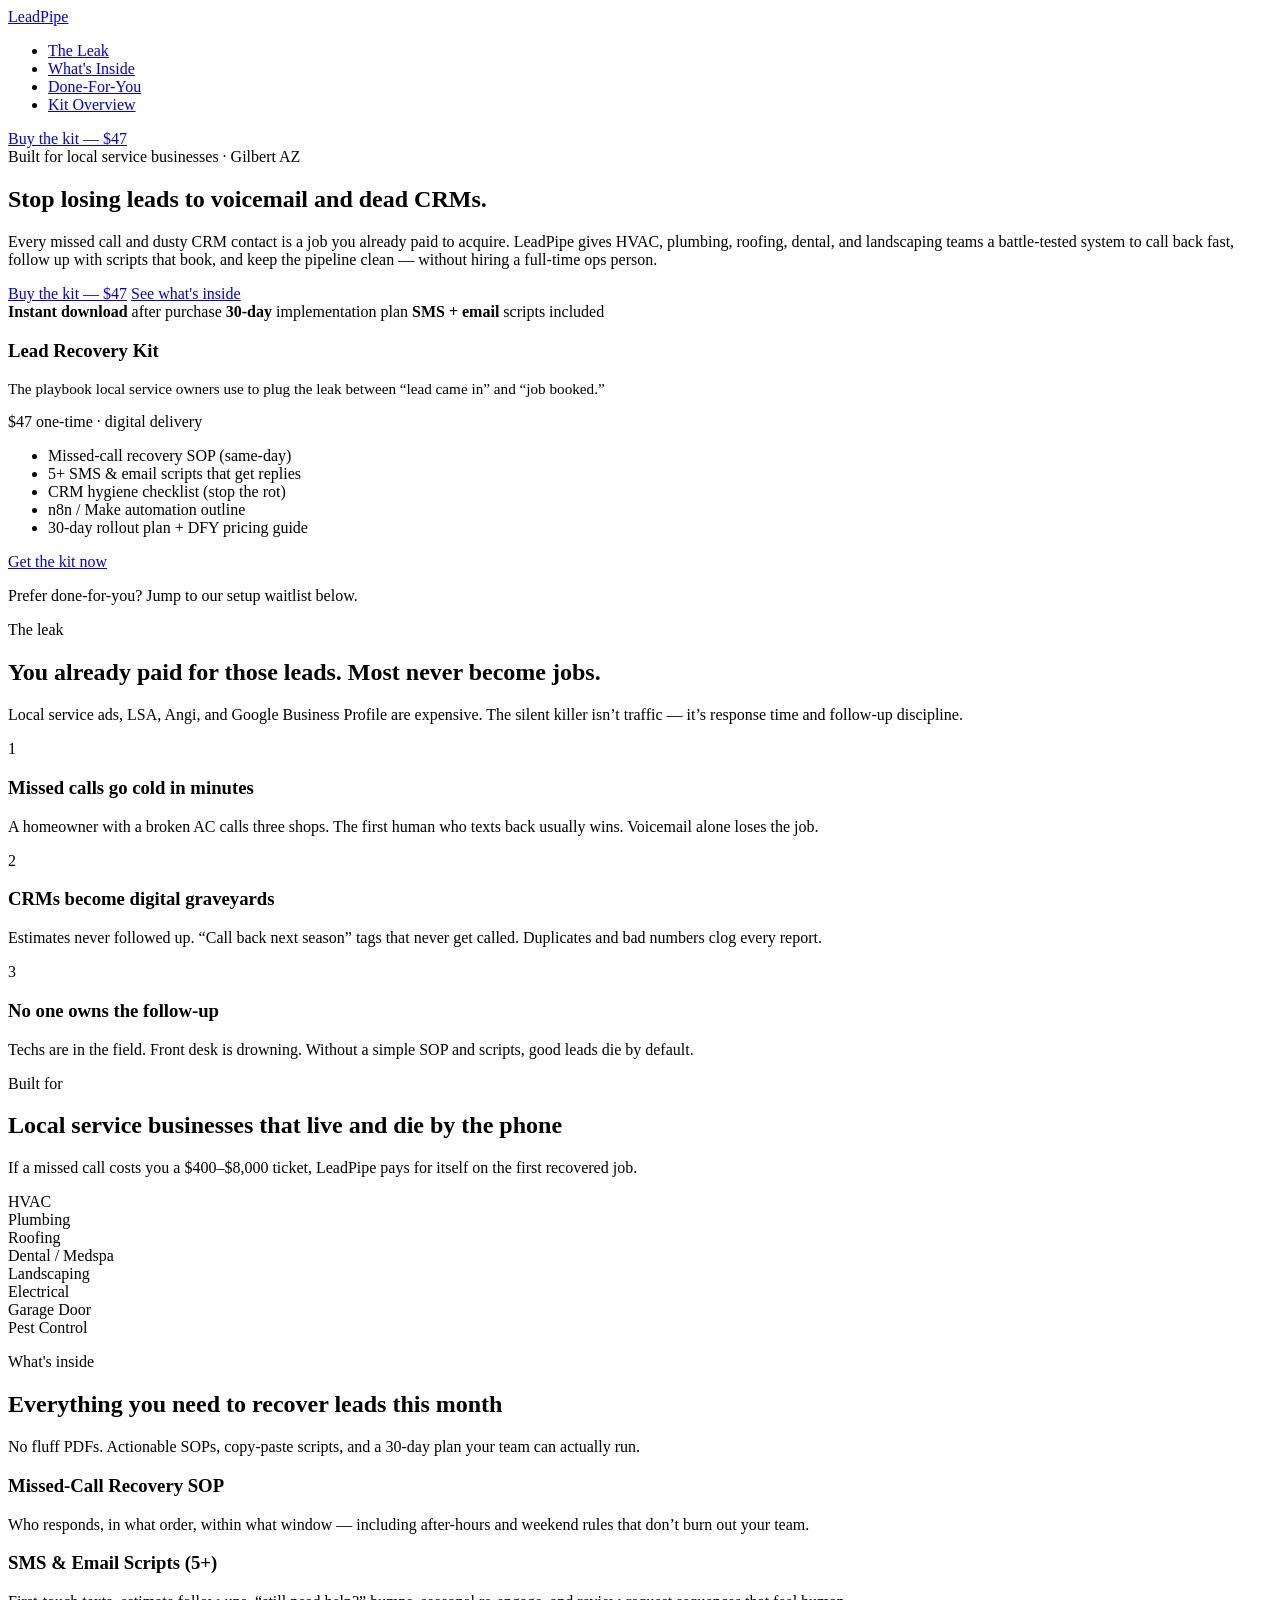
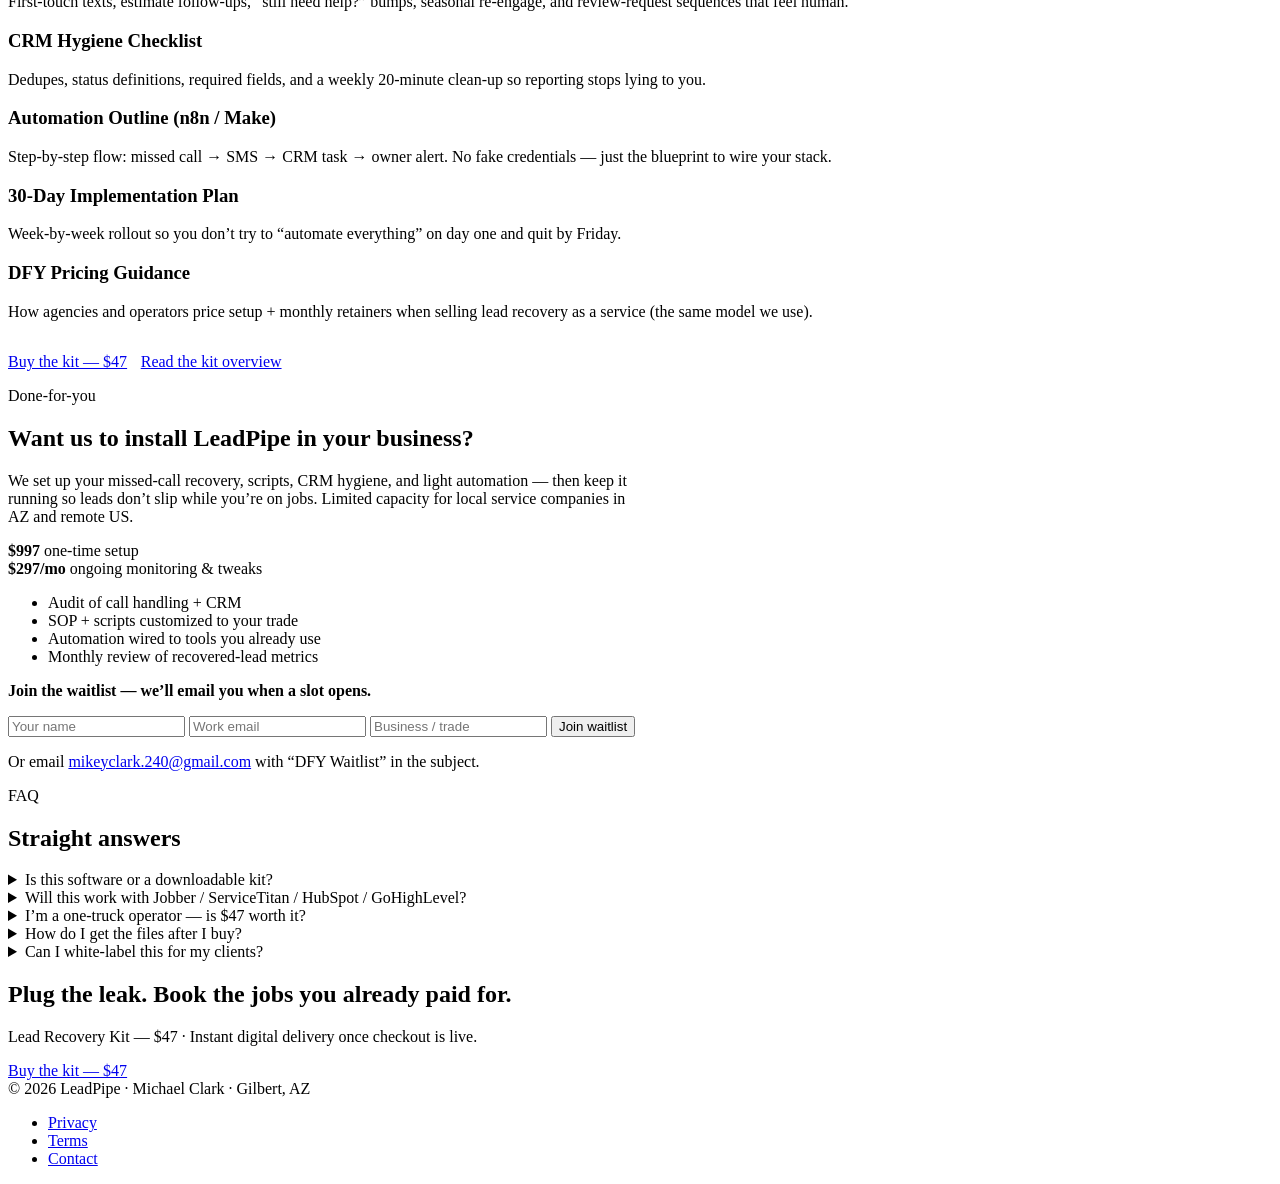
==== index.html @ b7c8a2a8 "Publish LeadPipe static site" ====
<!DOCTYPE html>
<html lang="en">
<head>
  <meta charset="UTF-8" />
  <meta name="viewport" content="width=device-width, initial-scale=1" />
  <title>LeadPipe — Stop Losing Leads to Voicemail & Dead CRMs</title>
  <meta name="description" content="LeadPipe helps HVAC, plumbing, roofing, dental, and landscaping businesses recover missed calls and turn dead CRM leads into booked jobs. Lead Recovery Kit — $47." />
  <link rel="preconnect" href="https://fonts.googleapis.com" />
  <link rel="preconnect" href="https://fonts.gstatic.com" crossorigin />
  <link href="https://fonts.googleapis.com/css2?family=Inter:wght@400;500;600;700;800&display=swap" rel="stylesheet" />
  <link rel="stylesheet" href="styles.css" />
</head>
<body>
  <header class="nav">
    <div class="container nav-inner">
      <a class="logo" href="index.html">Lead<span>Pipe</span></a>
      <ul class="nav-links">
        <li><a href="#problem">The Leak</a></li>
        <li><a href="#kit">What's Inside</a></li>
        <li><a href="#upsell">Done-For-You</a></li>
        <li><a href="kit.html">Kit Overview</a></li>
      </ul>
      <!-- TODO: GUMROAD_URL — replace href and data-gumroad-url when product is live -->
      <a id="buy" class="btn btn-primary" href="mailto:mikeyclark.240@gmail.com?subject=LeadPipe%20Lead%20Recovery%20Kit%20%E2%80%94%20%2447&body=Hi%20Michael%2C%0A%0AI%20want%20to%20buy%20the%20LeadPipe%20Lead%20Recovery%20Kit%20for%20%2447.%0A%0AName%3A%0ABusiness%3A%0APhone%3A%0A" data-gumroad-url="#">Buy the kit — $47</a>
    </div>
  </header>

  <main>
    <section class="hero">
      <div class="container hero-grid">
        <div>
          <div class="badge">Built for local service businesses · Gilbert AZ</div>
          <h1>Stop losing leads to <span class="accent">voicemail</span> and dead CRMs.</h1>
          <p class="hero-lead">
            Every missed call and dusty CRM contact is a job you already paid to acquire.
            LeadPipe gives HVAC, plumbing, roofing, dental, and landscaping teams a
            battle-tested system to call back fast, follow up with scripts that book,
            and keep the pipeline clean — without hiring a full-time ops person.
          </p>
          <div class="hero-cta">
            <!-- TODO: GUMROAD_URL -->
            <a id="buy" class="btn btn-primary btn-lg" href="mailto:mikeyclark.240@gmail.com?subject=LeadPipe%20Lead%20Recovery%20Kit%20%E2%80%94%20%2447&body=Hi%20Michael%2C%0A%0AI%20want%20to%20buy%20the%20LeadPipe%20Lead%20Recovery%20Kit%20for%20%2447.%0A%0AName%3A%0ABusiness%3A%0APhone%3A%0A" data-gumroad-url="#">Buy the kit — $47</a>
            <a class="btn btn-outline btn-lg" href="#kit">See what's inside</a>
          </div>
          <div class="trust-row">
            <span><strong>Instant download</strong> after purchase</span>
            <span><strong>30-day</strong> implementation plan</span>
            <span><strong>SMS + email</strong> scripts included</span>
          </div>
        </div>

        <aside class="hero-card" aria-label="Lead Recovery Kit summary">
          <h3>Lead Recovery Kit</h3>
          <p style="color:var(--muted);font-size:0.95rem;">
            The playbook local service owners use to plug the leak between
            “lead came in” and “job booked.”
          </p>
          <div class="price-tag">
            <span class="amount">$47</span>
            <span class="note">one-time · digital delivery</span>
          </div>
          <ul class="checklist">
            <li>Missed-call recovery SOP (same-day)</li>
            <li>5+ SMS & email scripts that get replies</li>
            <li>CRM hygiene checklist (stop the rot)</li>
            <li>n8n / Make automation outline</li>
            <li>30-day rollout plan + DFY pricing guide</li>
          </ul>
          <!-- TODO: GUMROAD_URL -->
          <a class="btn btn-primary" style="width:100%" href="mailto:mikeyclark.240@gmail.com?subject=LeadPipe%20Lead%20Recovery%20Kit%20%E2%80%94%20%2447&body=Hi%20Michael%2C%0A%0AI%20want%20to%20buy%20the%20LeadPipe%20Lead%20Recovery%20Kit%20for%20%2447.%0A%0AName%3A%0ABusiness%3A%0APhone%3A%0A" data-gumroad-url="#" id="buy">Get the kit now</a>
          <p class="fineprint">Prefer done-for-you? Jump to our setup waitlist below.</p>
        </aside>
      </div>
    </section>

    <section class="problem" id="problem">
      <div class="container">
        <p class="section-label">The leak</p>
        <h2 class="section-title">You already paid for those leads. Most never become jobs.</h2>
        <p class="section-sub">
          Local service ads, LSA, Angi, and Google Business Profile are expensive.
          The silent killer isn’t traffic — it’s response time and follow-up discipline.
        </p>
        <div class="grid-3">
          <div class="card">
            <div class="icon-dot">1</div>
            <h3>Missed calls go cold in minutes</h3>
            <p>A homeowner with a broken AC calls three shops. The first human who texts back usually wins. Voicemail alone loses the job.</p>
          </div>
          <div class="card">
            <div class="icon-dot">2</div>
            <h3>CRMs become digital graveyards</h3>
            <p>Estimates never followed up. “Call back next season” tags that never get called. Duplicates and bad numbers clog every report.</p>
          </div>
          <div class="card">
            <div class="icon-dot">3</div>
            <h3>No one owns the follow-up</h3>
            <p>Techs are in the field. Front desk is drowning. Without a simple SOP and scripts, good leads die by default.</p>
          </div>
        </div>
      </div>
    </section>

    <section id="who">
      <div class="container">
        <p class="section-label">Built for</p>
        <h2 class="section-title">Local service businesses that live and die by the phone</h2>
        <p class="section-sub">If a missed call costs you a $400–$8,000 ticket, LeadPipe pays for itself on the first recovered job.</p>
        <div class="who-grid">
          <div class="pill">HVAC</div>
          <div class="pill">Plumbing</div>
          <div class="pill">Roofing</div>
          <div class="pill">Dental / Medspa</div>
          <div class="pill">Landscaping</div>
          <div class="pill">Electrical</div>
          <div class="pill">Garage Door</div>
          <div class="pill">Pest Control</div>
        </div>
      </div>
    </section>

    <section id="kit" style="background:var(--navy-2);border-top:1px solid var(--border);border-bottom:1px solid var(--border);">
      <div class="container">
        <p class="section-label">What's inside</p>
        <h2 class="section-title">Everything you need to recover leads this month</h2>
        <p class="section-sub">No fluff PDFs. Actionable SOPs, copy-paste scripts, and a 30-day plan your team can actually run.</p>
        <div class="kit-preview">
          <div class="kit-item">
            <h3>Missed-Call Recovery SOP</h3>
            <p>Who responds, in what order, within what window — including after-hours and weekend rules that don’t burn out your team.</p>
          </div>
          <div class="kit-item">
            <h3>SMS & Email Scripts (5+)</h3>
            <p>First-touch texts, estimate follow-ups, “still need help?” bumps, seasonal re-engage, and review-request sequences that feel human.</p>
          </div>
          <div class="kit-item">
            <h3>CRM Hygiene Checklist</h3>
            <p>Dedupes, status definitions, required fields, and a weekly 20-minute clean-up so reporting stops lying to you.</p>
          </div>
          <div class="kit-item">
            <h3>Automation Outline (n8n / Make)</h3>
            <p>Step-by-step flow: missed call → SMS → CRM task → owner alert. No fake credentials — just the blueprint to wire your stack.</p>
          </div>
          <div class="kit-item">
            <h3>30-Day Implementation Plan</h3>
            <p>Week-by-week rollout so you don’t try to “automate everything” on day one and quit by Friday.</p>
          </div>
          <div class="kit-item">
            <h3>DFY Pricing Guidance</h3>
            <p>How agencies and operators price setup + monthly retainers when selling lead recovery as a service (the same model we use).</p>
          </div>
        </div>
        <div style="margin-top:2rem;display:flex;flex-wrap:wrap;gap:0.85rem;">
          <!-- TODO: GUMROAD_URL -->
          <a class="btn btn-primary btn-lg" href="mailto:mikeyclark.240@gmail.com?subject=LeadPipe%20Lead%20Recovery%20Kit%20%E2%80%94%20%2447&body=Hi%20Michael%2C%0A%0AI%20want%20to%20buy%20the%20LeadPipe%20Lead%20Recovery%20Kit%20for%20%2447.%0A%0AName%3A%0ABusiness%3A%0APhone%3A%0A" data-gumroad-url="#" id="buy">Buy the kit — $47</a>
          <a class="btn btn-ghost btn-lg" href="kit.html">Read the kit overview</a>
        </div>
      </div>
    </section>

    <section class="upsell" id="upsell">
      <div class="container">
        <div class="upsell-box">
          <p class="section-label">Done-for-you</p>
          <h2>Want us to install LeadPipe in your business?</h2>
          <p style="color:var(--muted);max-width:40rem;">
            We set up your missed-call recovery, scripts, CRM hygiene, and light automation —
            then keep it running so leads don’t slip while you’re on jobs.
            Limited capacity for local service companies in AZ and remote US.
          </p>
          <div class="upsell-pricing">
            <div>
              <strong>$997</strong>
              <span>one-time setup</span>
            </div>
            <div>
              <strong>$297/mo</strong>
              <span>ongoing monitoring & tweaks</span>
            </div>
          </div>
          <ul class="checklist">
            <li>Audit of call handling + CRM</li>
            <li>SOP + scripts customized to your trade</li>
            <li>Automation wired to tools you already use</li>
            <li>Monthly review of recovered-lead metrics</li>
          </ul>
          <p style="color:var(--text);font-weight:600;margin-top:1rem;">Join the waitlist — we’ll email you when a slot opens.</p>
          <!-- Static waitlist: mailto fallback. Replace action with Formspree endpoint when ready. -->
          <form class="waitlist-form" action="mailto:mikeyclark.240@gmail.com?subject=LeadPipe%20DFY%20Waitlist" method="post" enctype="text/plain">
            <input type="text" name="name" placeholder="Your name" required />
            <input type="email" name="email" placeholder="Work email" required />
            <input type="text" name="business" placeholder="Business / trade" />
            <button class="btn btn-primary" type="submit">Join waitlist</button>
          </form>
          <p class="fineprint">
            Or email <a href="mailto:mikeyclark.240@gmail.com">mikeyclark.240@gmail.com</a> with “DFY Waitlist” in the subject.
            <!-- Formspree placeholder: set form action to https://formspree.io/f/YOUR_ID when ready -->
          </p>
        </div>
      </div>
    </section>

    <section class="faq" id="faq">
      <div class="container">
        <p class="section-label">FAQ</p>
        <h2 class="section-title">Straight answers</h2>
        <details>
          <summary>Is this software or a downloadable kit?</summary>
          <p>It’s a digital product — SOPs, scripts, checklists, and an automation blueprint you implement with tools you already have (or we can install for you via DFY).</p>
        </details>
        <details>
          <summary>Will this work with Jobber / ServiceTitan / HubSpot / GoHighLevel?</summary>
          <p>Yes. The CRM hygiene and automation outline are tool-agnostic. We map the same logic to whatever you run today.</p>
        </details>
        <details>
          <summary>I’m a one-truck operator — is $47 worth it?</summary>
          <p>If you miss even one $500 job this quarter because nobody texted back in 5 minutes, the kit paid for itself ~10×.</p>
        </details>
        <details>
          <summary>How do I get the files after I buy?</summary>
          <p>Until Gumroad is connected, click Buy and email us — we’ll send the kit the same day. After Gumroad goes live, you’ll get instant download.</p>
        </details>
        <details>
          <summary>Can I white-label this for my clients?</summary>
          <p>The kit includes DFY pricing guidance for operators and agencies who want to sell lead recovery as a service. Reach out if you need a commercial license.</p>
        </details>
      </div>
    </section>

    <section class="cta-band">
      <div class="container">
        <h2>Plug the leak. Book the jobs you already paid for.</h2>
        <p>Lead Recovery Kit — $47 · Instant digital delivery once checkout is live.</p>
        <!-- TODO: GUMROAD_URL -->
        <a class="btn btn-primary btn-lg" href="mailto:mikeyclark.240@gmail.com?subject=LeadPipe%20Lead%20Recovery%20Kit%20%E2%80%94%20%2447&body=Hi%20Michael%2C%0A%0AI%20want%20to%20buy%20the%20LeadPipe%20Lead%20Recovery%20Kit%20for%20%2447.%0A%0AName%3A%0ABusiness%3A%0APhone%3A%0A" data-gumroad-url="#" id="buy">Buy the kit — $47</a>
      </div>
    </section>
  </main>

  <footer class="footer">
    <div class="container footer-inner">
      <div>© 2026 LeadPipe · Michael Clark · Gilbert, AZ</div>
      <ul class="footer-links">
        <li><a href="privacy.html">Privacy</a></li>
        <li><a href="terms.html">Terms</a></li>
        <li><a href="mailto:mikeyclark.240@gmail.com">Contact</a></li>
      </ul>
    </div>
  </footer>
</body>
</html>
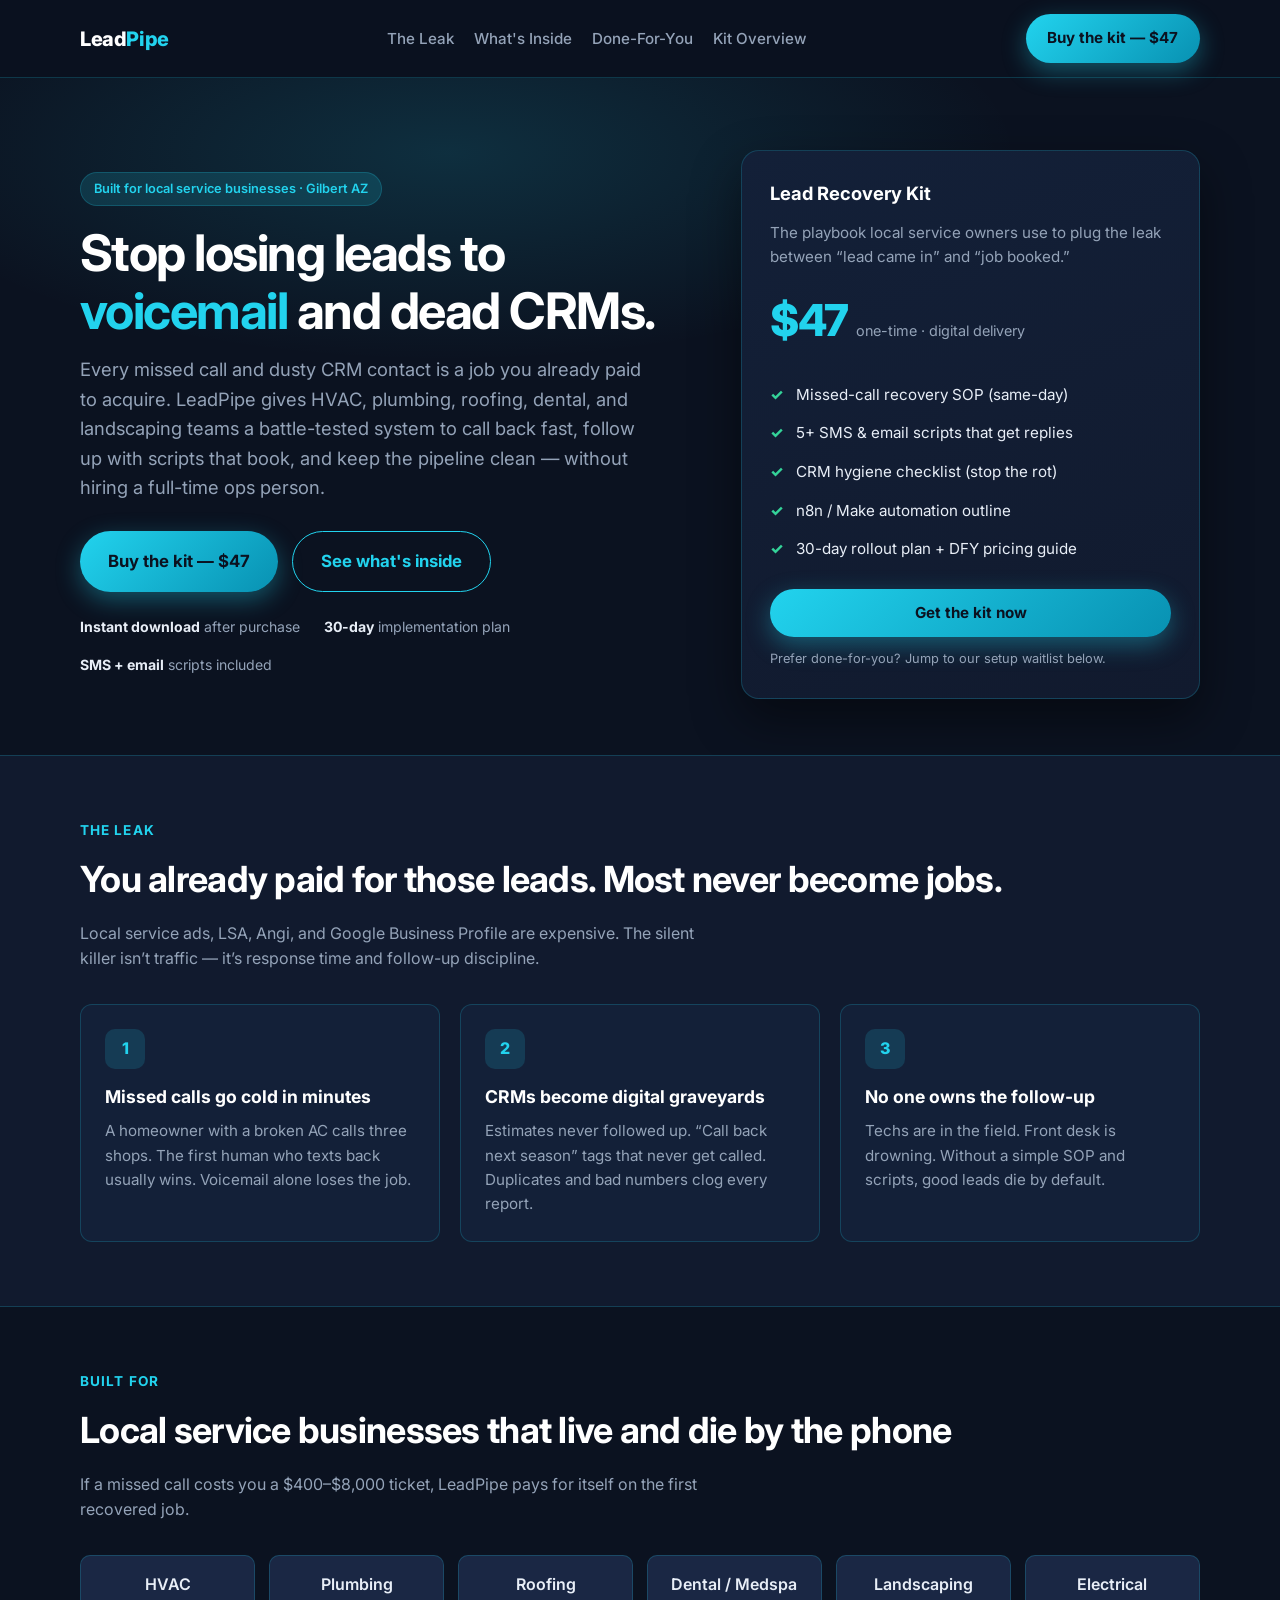
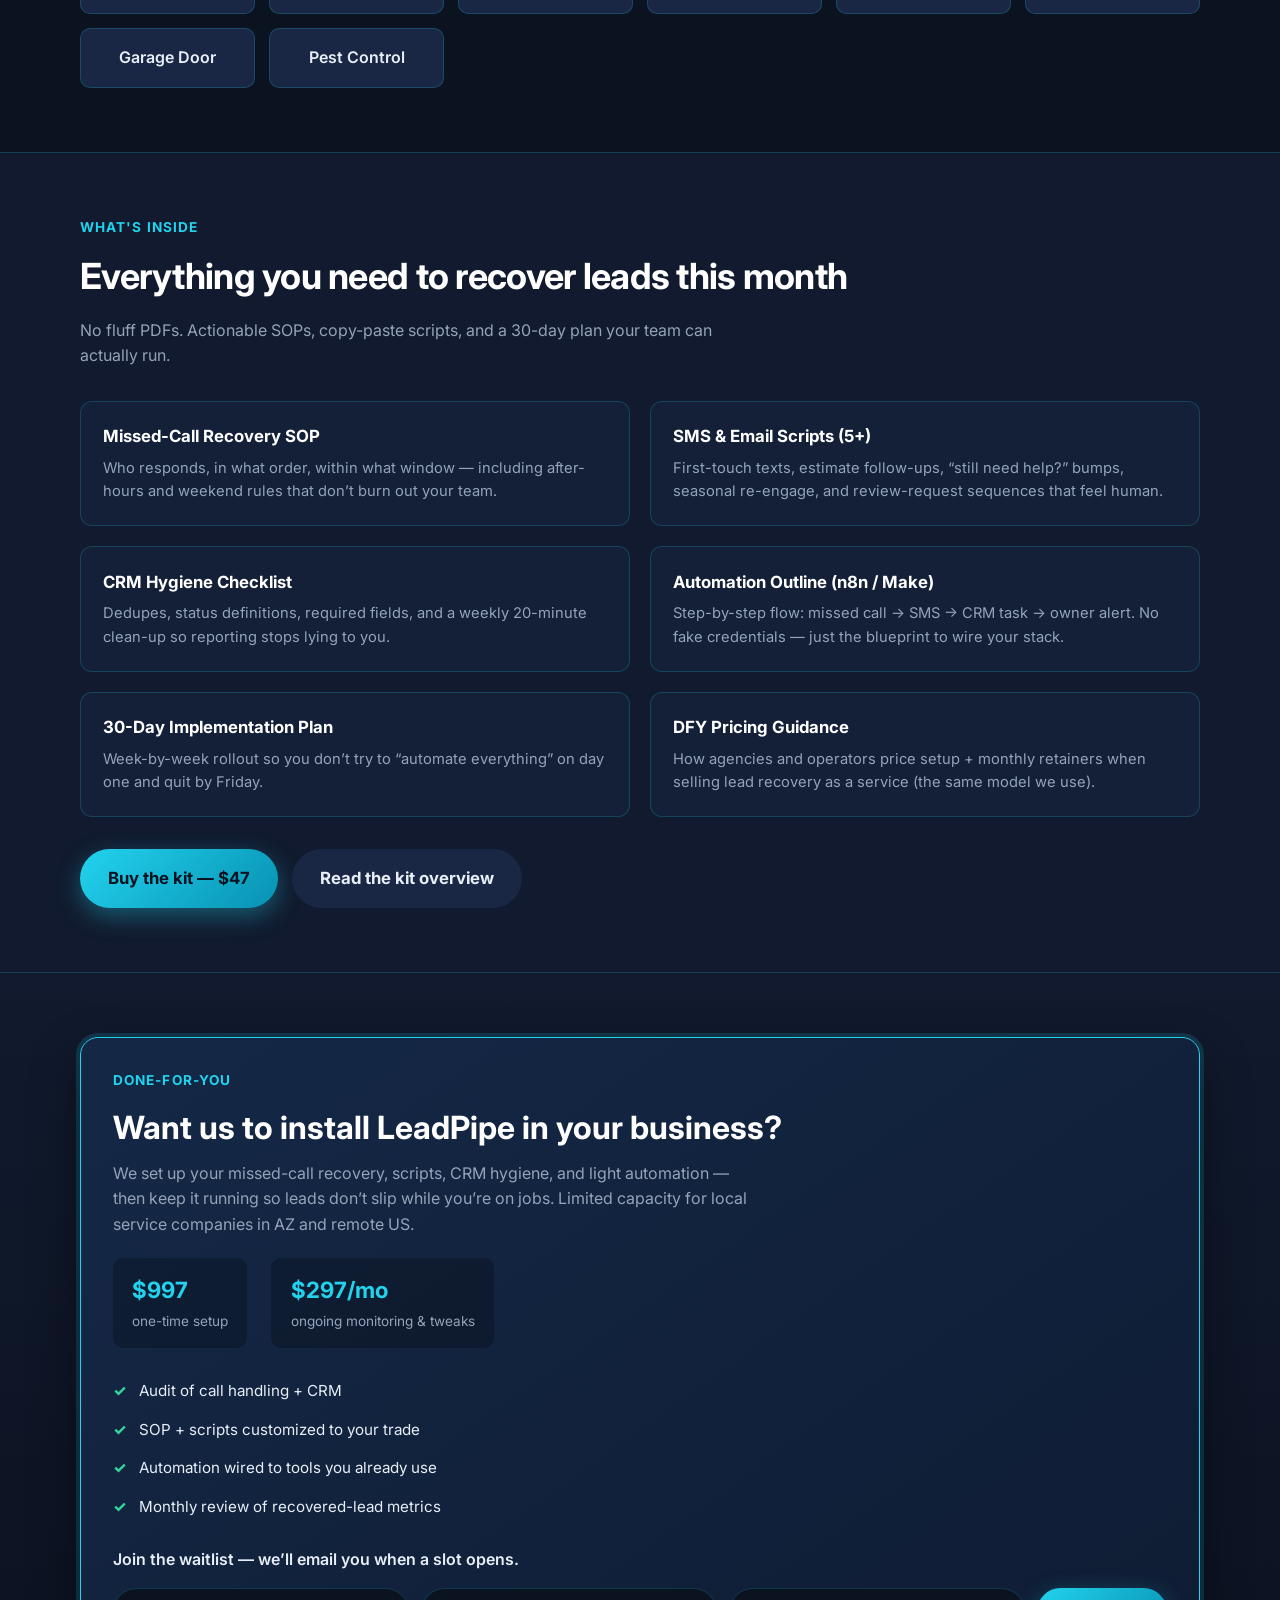
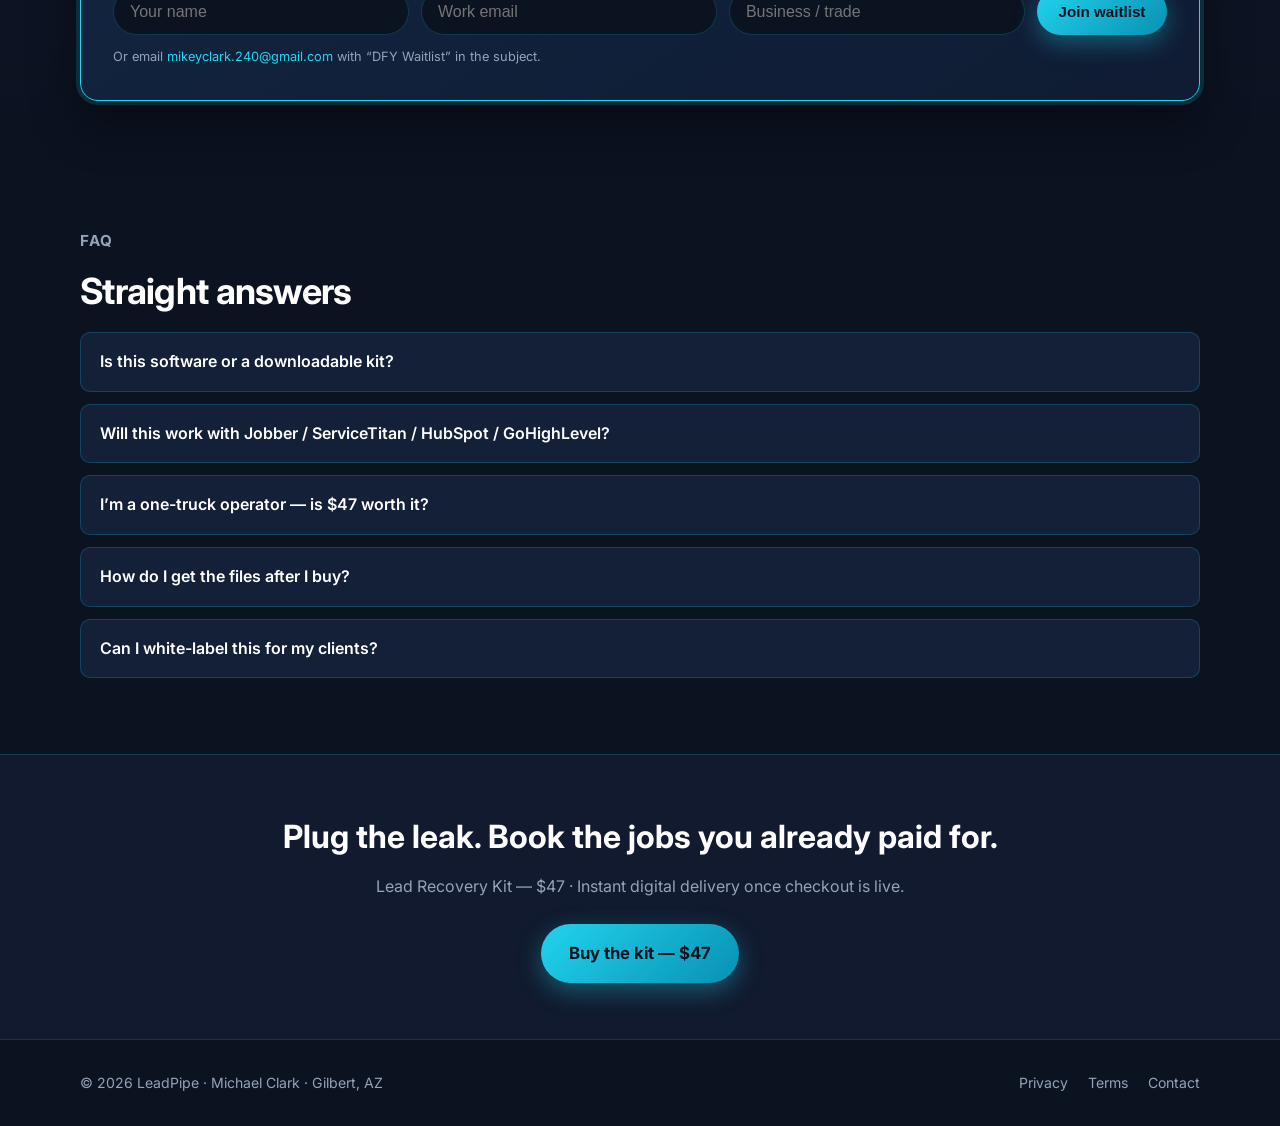
==== commit 551c034b: "Update homepage with Gumroad checkout links" ====
--- a/index.html
+++ b/index.html
@@ -21,7 +21,7 @@
         <li><a href="kit.html">Kit Overview</a></li>
       </ul>
       <!-- TODO: GUMROAD_URL — replace href and data-gumroad-url when product is live -->
-      <a id="buy" class="btn btn-primary" href="mailto:mikeyclark.240@gmail.com?subject=LeadPipe%20Lead%20Recovery%20Kit%20%E2%80%94%20%2447&body=Hi%20Michael%2C%0A%0AI%20want%20to%20buy%20the%20LeadPipe%20Lead%20Recovery%20Kit%20for%20%2447.%0A%0AName%3A%0ABusiness%3A%0APhone%3A%0A" data-gumroad-url="#">Buy the kit — $47</a>
+      <a id="buy" class="btn btn-primary" href="https://5228101935040.gumroad.com/l/dzxqd" data-gumroad-url="https://5228101935040.gumroad.com/l/dzxqd">Buy the kit — $47</a>
     </div>
   </header>
 
@@ -39,7 +39,7 @@
           </p>
           <div class="hero-cta">
             <!-- TODO: GUMROAD_URL -->
-            <a id="buy" class="btn btn-primary btn-lg" href="mailto:mikeyclark.240@gmail.com?subject=LeadPipe%20Lead%20Recovery%20Kit%20%E2%80%94%20%2447&body=Hi%20Michael%2C%0A%0AI%20want%20to%20buy%20the%20LeadPipe%20Lead%20Recovery%20Kit%20for%20%2447.%0A%0AName%3A%0ABusiness%3A%0APhone%3A%0A" data-gumroad-url="#">Buy the kit — $47</a>
+            <a id="buy" class="btn btn-primary btn-lg" href="https://5228101935040.gumroad.com/l/dzxqd" data-gumroad-url="https://5228101935040.gumroad.com/l/dzxqd">Buy the kit — $47</a>
             <a class="btn btn-outline btn-lg" href="#kit">See what's inside</a>
           </div>
           <div class="trust-row">
@@ -67,7 +67,7 @@
             <li>30-day rollout plan + DFY pricing guide</li>
           </ul>
           <!-- TODO: GUMROAD_URL -->
-          <a class="btn btn-primary" style="width:100%" href="mailto:mikeyclark.240@gmail.com?subject=LeadPipe%20Lead%20Recovery%20Kit%20%E2%80%94%20%2447&body=Hi%20Michael%2C%0A%0AI%20want%20to%20buy%20the%20LeadPipe%20Lead%20Recovery%20Kit%20for%20%2447.%0A%0AName%3A%0ABusiness%3A%0APhone%3A%0A" data-gumroad-url="#" id="buy">Get the kit now</a>
+          <a class="btn btn-primary" style="width:100%" href="https://5228101935040.gumroad.com/l/dzxqd" data-gumroad-url="https://5228101935040.gumroad.com/l/dzxqd" id="buy">Get the kit now</a>
           <p class="fineprint">Prefer done-for-you? Jump to our setup waitlist below.</p>
         </aside>
       </div>
@@ -152,7 +152,7 @@
         </div>
         <div style="margin-top:2rem;display:flex;flex-wrap:wrap;gap:0.85rem;">
           <!-- TODO: GUMROAD_URL -->
-          <a class="btn btn-primary btn-lg" href="mailto:mikeyclark.240@gmail.com?subject=LeadPipe%20Lead%20Recovery%20Kit%20%E2%80%94%20%2447&body=Hi%20Michael%2C%0A%0AI%20want%20to%20buy%20the%20LeadPipe%20Lead%20Recovery%20Kit%20for%20%2447.%0A%0AName%3A%0ABusiness%3A%0APhone%3A%0A" data-gumroad-url="#" id="buy">Buy the kit — $47</a>
+          <a class="btn btn-primary btn-lg" href="https://5228101935040.gumroad.com/l/dzxqd" data-gumroad-url="https://5228101935040.gumroad.com/l/dzxqd" id="buy">Buy the kit — $47</a>
           <a class="btn btn-ghost btn-lg" href="kit.html">Read the kit overview</a>
         </div>
       </div>
@@ -218,7 +218,7 @@
         </details>
         <details>
           <summary>How do I get the files after I buy?</summary>
-          <p>Until Gumroad is connected, click Buy and email us — we’ll send the kit the same day. After Gumroad goes live, you’ll get instant download.</p>
+          <p>After checkout on Gumroad you get instant download of the kit files.</p>
         </details>
         <details>
           <summary>Can I white-label this for my clients?</summary>
@@ -232,7 +232,7 @@
         <h2>Plug the leak. Book the jobs you already paid for.</h2>
         <p>Lead Recovery Kit — $47 · Instant digital delivery once checkout is live.</p>
         <!-- TODO: GUMROAD_URL -->
-        <a class="btn btn-primary btn-lg" href="mailto:mikeyclark.240@gmail.com?subject=LeadPipe%20Lead%20Recovery%20Kit%20%E2%80%94%20%2447&body=Hi%20Michael%2C%0A%0AI%20want%20to%20buy%20the%20LeadPipe%20Lead%20Recovery%20Kit%20for%20%2447.%0A%0AName%3A%0ABusiness%3A%0APhone%3A%0A" data-gumroad-url="#" id="buy">Buy the kit — $47</a>
+        <a class="btn btn-primary btn-lg" href="https://5228101935040.gumroad.com/l/dzxqd" data-gumroad-url="https://5228101935040.gumroad.com/l/dzxqd" id="buy">Buy the kit — $47</a>
       </div>
     </section>
   </main>
--- a/styles.css
+++ b/styles.css
@@ -0,0 +1,546 @@
+/* LeadPipe — B2B marketing styles */
+:root {
+  --navy: #0b1220;
+  --navy-2: #111a2e;
+  --navy-3: #1a2744;
+  --cyan: #22d3ee;
+  --cyan-dim: #0891b2;
+  --cyan-glow: rgba(34, 211, 238, 0.15);
+  --text: #e8eef7;
+  --muted: #94a3b8;
+  --white: #ffffff;
+  --card: #132038;
+  --border: rgba(34, 211, 238, 0.2);
+  --success: #34d399;
+  --radius: 12px;
+  --shadow: 0 20px 50px rgba(0, 0, 0, 0.45);
+  --font: "Inter", system-ui, -apple-system, Segoe UI, Roboto, sans-serif;
+}
+
+*, *::before, *::after { box-sizing: border-box; margin: 0; padding: 0; }
+
+html { scroll-behavior: smooth; }
+
+body {
+  font-family: var(--font);
+  background: var(--navy);
+  color: var(--text);
+  line-height: 1.6;
+  min-height: 100vh;
+  -webkit-font-smoothing: antialiased;
+}
+
+img { max-width: 100%; display: block; }
+a { color: var(--cyan); text-decoration: none; }
+a:hover { text-decoration: underline; }
+
+.container {
+  width: min(1120px, 92%);
+  margin: 0 auto;
+}
+
+/* Nav */
+.nav {
+  position: sticky;
+  top: 0;
+  z-index: 50;
+  background: rgba(11, 18, 32, 0.92);
+  backdrop-filter: blur(12px);
+  border-bottom: 1px solid var(--border);
+}
+
+.nav-inner {
+  display: flex;
+  align-items: center;
+  justify-content: space-between;
+  padding: 0.9rem 0;
+  gap: 1rem;
+}
+
+.logo {
+  font-weight: 800;
+  font-size: 1.25rem;
+  color: var(--white);
+  letter-spacing: -0.02em;
+  text-decoration: none;
+}
+
+.logo span { color: var(--cyan); }
+
+.nav-links {
+  display: flex;
+  align-items: center;
+  gap: 1.25rem;
+  list-style: none;
+}
+
+.nav-links a {
+  color: var(--muted);
+  font-size: 0.95rem;
+  font-weight: 500;
+  text-decoration: none;
+}
+
+.nav-links a:hover { color: var(--cyan); }
+
+.btn {
+  display: inline-flex;
+  align-items: center;
+  justify-content: center;
+  gap: 0.4rem;
+  padding: 0.75rem 1.35rem;
+  border-radius: 999px;
+  font-weight: 700;
+  font-size: 0.95rem;
+  border: none;
+  cursor: pointer;
+  text-decoration: none !important;
+  transition: transform 0.15s ease, box-shadow 0.15s ease, background 0.15s ease;
+}
+
+.btn:hover { transform: translateY(-1px); }
+
+.btn-primary {
+  background: linear-gradient(135deg, var(--cyan), var(--cyan-dim));
+  color: var(--navy) !important;
+  box-shadow: 0 8px 24px rgba(34, 211, 238, 0.35);
+}
+
+.btn-primary:hover {
+  box-shadow: 0 12px 32px rgba(34, 211, 238, 0.45);
+}
+
+.btn-outline {
+  background: transparent;
+  color: var(--cyan) !important;
+  border: 1.5px solid var(--cyan);
+}
+
+.btn-outline:hover { background: var(--cyan-glow); }
+
+.btn-lg {
+  padding: 1rem 1.75rem;
+  font-size: 1.05rem;
+}
+
+.btn-ghost {
+  background: var(--navy-3);
+  color: var(--text) !important;
+}
+
+/* Hero */
+.hero {
+  padding: 4.5rem 0 3.5rem;
+  position: relative;
+  overflow: hidden;
+}
+
+.hero::before {
+  content: "";
+  position: absolute;
+  inset: -20% 20% auto -10%;
+  height: 420px;
+  background: radial-gradient(ellipse, var(--cyan-glow), transparent 70%);
+  pointer-events: none;
+}
+
+.hero-grid {
+  display: grid;
+  grid-template-columns: 1.15fr 0.85fr;
+  gap: 2.5rem;
+  align-items: center;
+  position: relative;
+}
+
+.badge {
+  display: inline-flex;
+  align-items: center;
+  gap: 0.4rem;
+  background: var(--cyan-glow);
+  color: var(--cyan);
+  border: 1px solid var(--border);
+  padding: 0.35rem 0.8rem;
+  border-radius: 999px;
+  font-size: 0.8rem;
+  font-weight: 600;
+  margin-bottom: 1.1rem;
+}
+
+.hero h1 {
+  font-size: clamp(2rem, 4.5vw, 3.15rem);
+  line-height: 1.15;
+  letter-spacing: -0.03em;
+  margin-bottom: 1rem;
+  color: var(--white);
+}
+
+.hero h1 .accent { color: var(--cyan); }
+
+.hero-lead {
+  font-size: 1.15rem;
+  color: var(--muted);
+  margin-bottom: 1.75rem;
+  max-width: 36rem;
+}
+
+.hero-cta {
+  display: flex;
+  flex-wrap: wrap;
+  gap: 0.85rem;
+  margin-bottom: 1.5rem;
+}
+
+.trust-row {
+  display: flex;
+  flex-wrap: wrap;
+  gap: 1rem 1.5rem;
+  color: var(--muted);
+  font-size: 0.88rem;
+}
+
+.trust-row strong { color: var(--text); }
+
+.hero-card {
+  background: linear-gradient(160deg, var(--card), var(--navy-2));
+  border: 1px solid var(--border);
+  border-radius: 18px;
+  padding: 1.75rem;
+  box-shadow: var(--shadow);
+}
+
+.hero-card h3 {
+  font-size: 1.15rem;
+  margin-bottom: 0.75rem;
+  color: var(--white);
+}
+
+.price-tag {
+  display: flex;
+  align-items: baseline;
+  gap: 0.5rem;
+  margin: 1rem 0 1.25rem;
+}
+
+.price-tag .amount {
+  font-size: 2.75rem;
+  font-weight: 800;
+  color: var(--cyan);
+  letter-spacing: -0.03em;
+}
+
+.price-tag .note { color: var(--muted); font-size: 0.9rem; }
+
+.checklist { list-style: none; margin-bottom: 1.25rem; }
+
+.checklist li {
+  padding: 0.45rem 0 0.45rem 1.6rem;
+  position: relative;
+  color: var(--text);
+  font-size: 0.95rem;
+}
+
+.checklist li::before {
+  content: "✓";
+  position: absolute;
+  left: 0;
+  color: var(--success);
+  font-weight: 800;
+}
+
+.fineprint {
+  font-size: 0.8rem;
+  color: var(--muted);
+  margin-top: 0.75rem;
+}
+
+/* Sections */
+section { padding: 4rem 0; }
+
+.section-label {
+  color: var(--cyan);
+  font-size: 0.85rem;
+  font-weight: 700;
+  text-transform: uppercase;
+  letter-spacing: 0.08em;
+  margin-bottom: 0.6rem;
+}
+
+.section-title {
+  font-size: clamp(1.6rem, 3vw, 2.25rem);
+  letter-spacing: -0.02em;
+  color: var(--white);
+  margin-bottom: 0.75rem;
+}
+
+.section-sub {
+  color: var(--muted);
+  max-width: 40rem;
+  margin-bottom: 2rem;
+}
+
+.problem {
+  background: var(--navy-2);
+  border-top: 1px solid var(--border);
+  border-bottom: 1px solid var(--border);
+}
+
+.grid-3 {
+  display: grid;
+  grid-template-columns: repeat(3, 1fr);
+  gap: 1.25rem;
+}
+
+.card {
+  background: var(--card);
+  border: 1px solid var(--border);
+  border-radius: var(--radius);
+  padding: 1.5rem;
+}
+
+.card h3 {
+  color: var(--white);
+  margin-bottom: 0.5rem;
+  font-size: 1.1rem;
+}
+
+.card p { color: var(--muted); font-size: 0.95rem; }
+
+.icon-dot {
+  width: 40px;
+  height: 40px;
+  border-radius: 10px;
+  background: var(--cyan-glow);
+  color: var(--cyan);
+  display: grid;
+  place-items: center;
+  font-weight: 800;
+  margin-bottom: 0.9rem;
+}
+
+/* Who */
+.who-grid {
+  display: grid;
+  grid-template-columns: repeat(auto-fit, minmax(160px, 1fr));
+  gap: 0.85rem;
+}
+
+.pill {
+  background: var(--navy-3);
+  border: 1px solid var(--border);
+  border-radius: 10px;
+  padding: 1rem;
+  text-align: center;
+  font-weight: 600;
+  color: var(--text);
+}
+
+/* Kit preview */
+.kit-preview {
+  display: grid;
+  grid-template-columns: 1fr 1fr;
+  gap: 1.25rem;
+}
+
+.kit-item {
+  background: var(--card);
+  border: 1px solid var(--border);
+  border-radius: var(--radius);
+  padding: 1.35rem;
+}
+
+.kit-item h3 {
+  color: var(--white);
+  margin-bottom: 0.4rem;
+  font-size: 1.05rem;
+}
+
+.kit-item p { color: var(--muted); font-size: 0.92rem; }
+
+/* Upsell */
+.upsell {
+  background: linear-gradient(180deg, var(--navy-2), var(--navy));
+}
+
+.upsell-box {
+  background: linear-gradient(145deg, #142846, #0f1c33);
+  border: 1px solid var(--cyan);
+  border-radius: 18px;
+  padding: 2rem;
+  box-shadow: 0 0 0 4px var(--cyan-glow), var(--shadow);
+}
+
+.upsell-box h2 {
+  font-size: clamp(1.5rem, 3vw, 2rem);
+  color: var(--white);
+  margin-bottom: 0.5rem;
+}
+
+.upsell-pricing {
+  display: flex;
+  flex-wrap: wrap;
+  gap: 1.5rem;
+  margin: 1.25rem 0 1.5rem;
+}
+
+.upsell-pricing div {
+  background: rgba(0,0,0,0.25);
+  border-radius: 10px;
+  padding: 0.9rem 1.2rem;
+}
+
+.upsell-pricing strong {
+  display: block;
+  color: var(--cyan);
+  font-size: 1.4rem;
+}
+
+.upsell-pricing span { color: var(--muted); font-size: 0.85rem; }
+
+.waitlist-form {
+  display: flex;
+  flex-wrap: wrap;
+  gap: 0.75rem;
+  margin-top: 1rem;
+}
+
+.waitlist-form input[type="email"],
+.waitlist-form input[type="text"] {
+  flex: 1 1 220px;
+  padding: 0.85rem 1rem;
+  border-radius: 999px;
+  border: 1px solid var(--border);
+  background: var(--navy);
+  color: var(--text);
+  font-size: 1rem;
+  outline: none;
+}
+
+.waitlist-form input:focus {
+  border-color: var(--cyan);
+  box-shadow: 0 0 0 3px var(--cyan-glow);
+}
+
+/* FAQ */
+.faq details {
+  background: var(--card);
+  border: 1px solid var(--border);
+  border-radius: 10px;
+  padding: 1rem 1.2rem;
+  margin-bottom: 0.75rem;
+}
+
+.faq summary {
+  cursor: pointer;
+  font-weight: 600;
+  color: var(--white);
+  list-style: none;
+}
+
+.faq summary::-webkit-details-marker { display: none; }
+
+.faq details[open] summary { color: var(--cyan); margin-bottom: 0.5rem; }
+
+.faq p { color: var(--muted); font-size: 0.95rem; }
+
+/* CTA band */
+.cta-band {
+  text-align: center;
+  padding: 3.5rem 0;
+  background: var(--navy-2);
+  border-top: 1px solid var(--border);
+}
+
+.cta-band h2 {
+  color: var(--white);
+  font-size: clamp(1.5rem, 3vw, 2rem);
+  margin-bottom: 0.75rem;
+}
+
+.cta-band p { color: var(--muted); margin-bottom: 1.5rem; }
+
+/* Footer */
+.footer {
+  padding: 2rem 0;
+  border-top: 1px solid var(--border);
+  color: var(--muted);
+  font-size: 0.88rem;
+}
+
+.footer-inner {
+  display: flex;
+  flex-wrap: wrap;
+  justify-content: space-between;
+  gap: 1rem;
+  align-items: center;
+}
+
+.footer-links {
+  display: flex;
+  gap: 1.25rem;
+  list-style: none;
+}
+
+.footer-links a { color: var(--muted); text-decoration: none; }
+.footer-links a:hover { color: var(--cyan); }
+
+/* Legal / simple pages */
+.page-hero {
+  padding: 3rem 0 1.5rem;
+}
+
+.page-hero h1 {
+  font-size: clamp(1.8rem, 3vw, 2.4rem);
+  color: var(--white);
+  margin-bottom: 0.5rem;
+}
+
+.prose {
+  max-width: 720px;
+  padding-bottom: 3rem;
+}
+
+.prose h2 {
+  color: var(--white);
+  margin: 1.75rem 0 0.6rem;
+  font-size: 1.25rem;
+}
+
+.prose p, .prose li {
+  color: var(--muted);
+  margin-bottom: 0.75rem;
+}
+
+.prose ul { padding-left: 1.25rem; margin-bottom: 1rem; }
+
+.thanks-box {
+  text-align: center;
+  max-width: 560px;
+  margin: 3rem auto 4rem;
+  background: var(--card);
+  border: 1px solid var(--border);
+  border-radius: 18px;
+  padding: 2.5rem 2rem;
+}
+
+.thanks-box h1 {
+  color: var(--white);
+  margin-bottom: 0.75rem;
+}
+
+.thanks-box p { color: var(--muted); margin-bottom: 1rem; }
+
+/* Mobile */
+@media (max-width: 860px) {
+  .hero-grid,
+  .kit-preview,
+  .grid-3 { grid-template-columns: 1fr; }
+
+  .nav-links { display: none; }
+
+  .nav-inner .btn { padding: 0.6rem 1rem; font-size: 0.85rem; }
+}
+
+@media print {
+  .nav, .footer, .btn { display: none !important; }
+  body { background: white; color: black; }
+}
